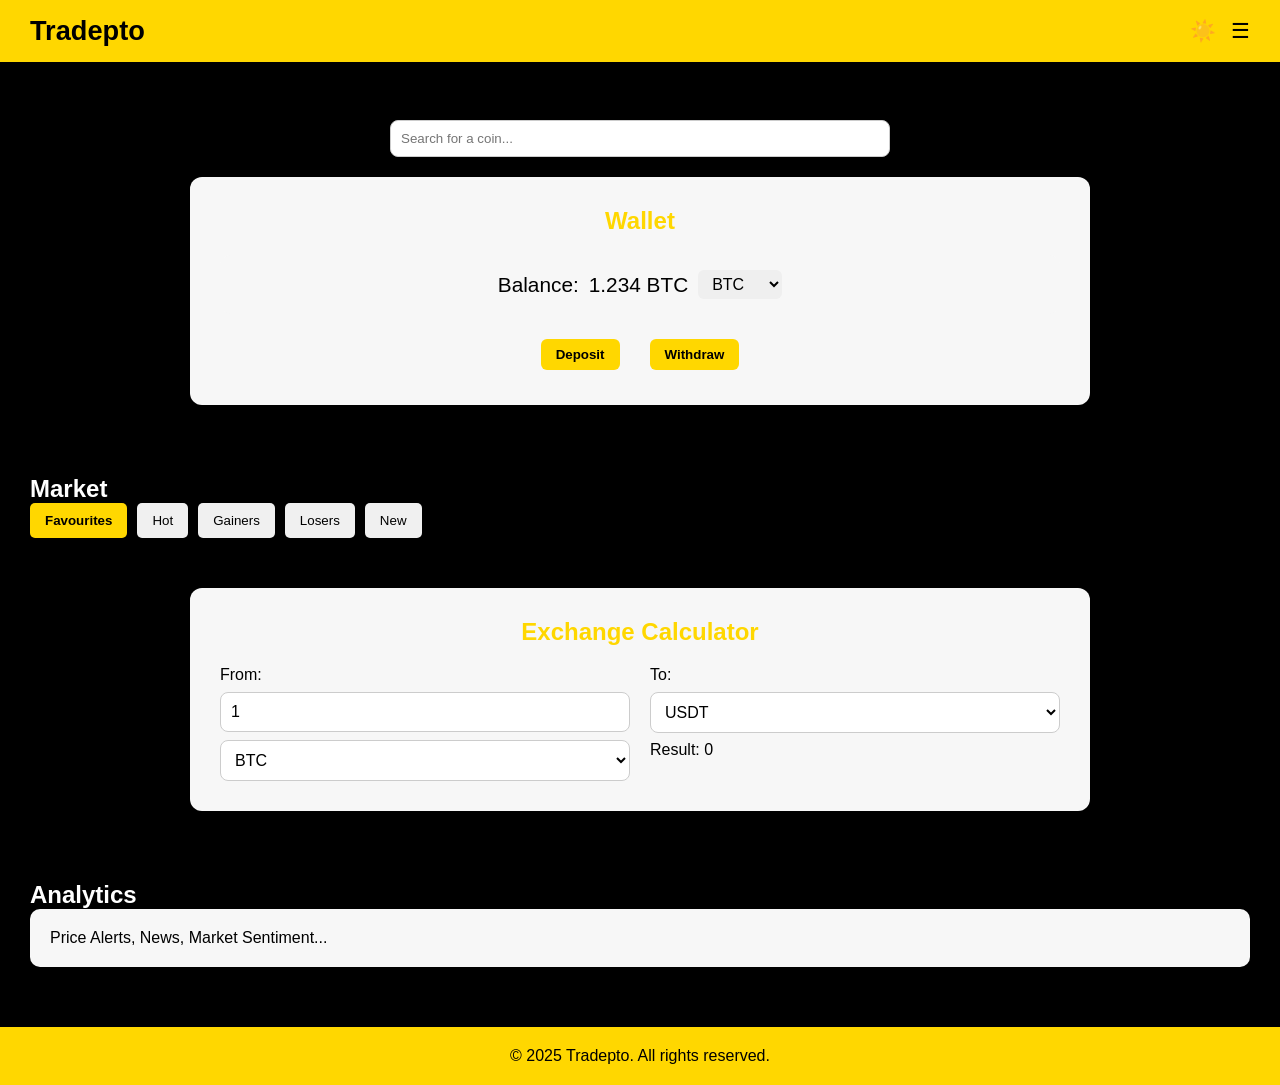
==== index.html @ c25ebae6 "Add files via upload" ====
<!DOCTYPE html>
<html lang="en">
<head>
  <meta charset="UTF-8">
  <meta name="viewport" content="width=device-width, initial-scale=1.0">
  <title>Tradepto Dashboard</title>
  <link rel="stylesheet" href="styles.css">
</head>
<body class="dark-mode">

  <nav class="navbar">
  <div class="brand">Tradepto</div>

 

  <div class="nav-icons">
    
    <button id="theme-toggle"></button>

    <div class="menu-toggle" id="menu-toggle">☰</div>
  </div>
</nav>


<div class="sidebar" id="sidebar">
  <div class="sidebar-close" id="sidebar-close">✖</div>
  <ul>
    <li><a href="#wallet">Wallet</a></li>
    <li><a href="#market">Market</a></li>
    <li><a href="#exchange">Exchange</a></li>
    <li><a href="home.html">👤</a></li>
    <li><button id="sidebar-theme-toggle">🌙</button></li>
  </ul>
</div>



  
  <section class="search-section">
    <input type="text" id="coin-search" placeholder="Search for a coin...">
    <div id="search-results" class="search-results"></div>
  </section>


  <section class="wallet-section" id="wallet">
    <h2>Wallet</h2>
    <div class="wallet-balance">
      Balance: <span id="wallet-amount">1.234 BTC</span>
      <select id="wallet-coin">
        <option value="bitcoin">BTC</option>
        <option value="ethereum">ETH</option>
        <option value="tether">USDT</option>
      </select>
    </div>
    <div class="wallet-buttons">
      <button>Deposit</button>
      <button>Withdraw</button>
    </div>
  </section>

  
  <section class="market-section" id="market">
    <h2>Market</h2>
    <div class="market-tabs">
      <button class="tab active" data-tab="favourites">Favourites</button>
      <button class="tab" data-tab="hot">Hot</button>
      <button class="tab" data-tab="gainers">Gainers</button>
      <button class="tab" data-tab="losers">Losers</button>
      <button class="tab" data-tab="new">New</button>
    </div>
    <div id="market-list" class="coin-list"></div>
  </section>

  
  <section class="exchange-section" id="exchange">
    <h2>Exchange Calculator</h2>
    <div class="exchange-box">
      <div>
        <label>From:</label>
        <input type="number" id="from-amount" value="1">
        <select id="from-coin">
          <option value="bitcoin">BTC</option>
          <option value="ethereum">ETH</option>
          <option value="tether">USDT</option>
        </select>
      </div>
      <div>
        <label>To:</label>
        <select id="to-coin">
          <option value="tether">USDT</option>
          <option value="bitcoin">BTC</option>
          <option value="ethereum">ETH</option>
        </select>
        <p>Result: <span id="exchange-result">0</span></p>
      </div>
    </div>
  </section>

  
  <section class="analytics-section">
    <h2>Analytics</h2>
    <div class="analytics-box">
      <p>Price Alerts, News, Market Sentiment...</p>
    </div>
  </section>

  <footer>
    <p>© 2025 Tradepto. All rights reserved.</p>
  </footer>

  <script src="script.js"></script>
</body>
</html>
---- styles.css ----
* {
  margin: 0;
  padding: 0;
  box-sizing: border-box;
}

body {
  font-family: Arial, sans-serif;
  transition: background 0.3s, color 0.3s;
  padding-top: 100px;
}


body.dark-mode { background: #000; color: #fff; }
body.light-mode { background: #fff; color: #000; }


.navbar {
  display: flex;
  justify-content: space-between;
  align-items: center;
  padding: 15px 30px;
  position: fixed;
  top: 0;
  left: 0;
  right: 0;
  background: #FFD700;
  color: #000;
  z-index: 1000;
  flex-wrap: wrap;
  box-shadow: 0 4px 10px rgba(0,0,0,0.3);
}

.navbar .brand {
  font-size: 1.7rem;
  font-weight: bold;
}

.nav-links {
  display: flex;
  gap: 20px;
  flex-wrap: wrap;
  list-style: none;
  margin: 10px 0 0 0;
}

.nav-links a {
  text-decoration: none;
  color: inherit;
  padding: 6px 10px;
  border-radius: 5px;
}

.nav-links a:hover {
  background: rgba(0,0,0,0.1);
}

.nav-icons {
  display: flex;
  gap: 15px;
  align-items: center;
  font-size: 1.3rem;
}

.nav-icons button {
  border: none;
  background: none;
  font-size: 1.3rem;
  cursor: pointer;
}


.sidebar {
  position: fixed;
  top: 0;
  right: -260px;
  width: 260px;
  height: 100%;
  background: #111;
  color: #FFD700;
  padding: 60px 20px 20px 20px;
  transition: 0.3s;
  z-index: 1001;
}

.sidebar.active {
  right: 0;
}

.sidebar-close {
  position: absolute;
  top: 15px;
  right: 15px;
  font-size: 1.5rem;
  cursor: pointer;
  color: #FFD700;
}

.sidebar ul {
  list-style: none;
  display: flex;
  flex-direction: column;
  gap: 20px;
}

.sidebar ul li a,
.sidebar ul li button {
  color: #FFD700;
  font-size: 1.2rem;
  background: none;
  border: none;
  cursor: pointer;
}


body.dark-mode {
  background: #000;
  color: #fff;
}

body.dark-mode .navbar {
  background: #FFD700;
  color: #000;
}

body.dark-mode .sidebar {
  background: #000;
  color: #26a69a;
}

body.dark-mode .sidebar ul li a,
body.dark-mode .sidebar ul li button {
  color: #26a69a;
}

body.dark-mode .sidebar-close {
  color: #ffffff;
}


@media (max-width: 768px) {
  .nav-links {
    display: none;
  }
  .menu-toggle {
    display: block;
    font-size: 1.8rem;
    cursor: pointer;
  }
}





.search-section {
  display: flex;
  justify-content: center;
  margin: 20px;
  position: relative;
}
.search-section input {
  width: 80%;
  max-width: 500px;
  padding: 10px;
  border-radius: 8px;
  border: 1px solid #ccc;
}
#search-results {
  position: absolute;
  top: 50px;
  width: 80%;
  max-width: 500px;
  background: #1a1a1a;
  color: #FFD700;
  border-radius: 8px;
  max-height: 250px;
  overflow-y: auto;
  display: none;
  z-index: 100;
}
body.light-mode #search-results { background: #f7f7f7; color: #000; }
#search-results div { padding: 8px 12px; cursor: pointer; }
#search-results div:hover { background: rgba(255, 255, 255, 0.1); }


.wallet-section {
  padding: 30px;
  max-width: 900px;
  margin: 0 auto 40px;
  background: #1a1a1a;
  border-radius: 12px;
  text-align: center;
  box-shadow: 0 4px 15px rgba(0,0,0,0.3);
  transition: background 0.3s, color 0.3s;
}

body.light-mode .wallet-section {
  background: #f7f7f7;
  color: #000;
}

.wallet-section h2 {
  margin-bottom: 20px;
  color: #FFD700;
}

.wallet-balance {
  font-size: 1.3rem;
  margin-bottom: 20px;
  display: flex;
  justify-content: center;
  align-items: center;
  gap: 10px;
}

.wallet-balance select {
  padding: 5px 10px;
  border-radius: 6px;
  border: none;
  outline: none;
  font-size: 1rem;
  cursor: pointer;
}

.wallet-buttons {
  display: flex;
  justify-content: center;
  gap: 20px;
  margin-top: 15px;
}

.wallet-buttons button {
  padding: 12px 25px;
  border: none;
  border-radius: 8px;
  background: #FFD700;
  color: #000;
  font-weight: bold;
  cursor: pointer;
  transition: transform 0.2s, background 0.2s;
}

.wallet-buttons button:hover {
  background: #e6c200;
  transform: translateY(-2px);
}

/* Responsive */
@media (max-width: 768px) {
  .wallet-section {
    padding: 20px;
  }

  .wallet-buttons {
    flex-direction: column;
    gap: 15px;
  }
}


.market-section { padding: 30px; }
.market-tabs {
  display: flex;
  gap: 10px;
  margin-bottom: 20px;
  overflow-x: auto;
}
.market-tabs .tab {
  padding: 10px 15px;
  border: none;
  cursor: pointer;
  background: #f0f0f0;
  border-radius: 5px;
  white-space: nowrap;
}
.market-tabs .tab.active {
  background: #FFD700;
  font-weight: bold;
}
.coin-list {
  display: flex;
  gap: 20px;
  flex-wrap: wrap;
}
.coin-card {
  padding: 15px;
  border-radius: 8px;
  background: #1a1a1a;
  color: #FFD700;
  cursor: pointer;
  flex: 1 1 150px;
  text-align: center;
  transition: transform 0.2s;
}
body.light-mode .coin-card { background: #f7f7f7; color: #000; }
.coin-card:hover { transform: scale(1.05); }


.exchange-section {
  padding: 30px;
  max-width: 900px;
  margin: 0 auto 40px;
  background: #1a1a1a;
  border-radius: 12px;
  box-shadow: 0 4px 15px rgba(0,0,0,0.3);
  transition: background 0.3s, color 0.3s;
}

body.light-mode .exchange-section {
  background: #f7f7f7;
  color: #000;
}

.exchange-section h2 {
  margin-bottom: 20px;
  color: #FFD700;
  text-align: center;
}

.exchange-box {
  display: flex;
  gap: 20px;
  flex-wrap: wrap;
  justify-content: center;
}

.exchange-box div {
  flex: 1 1 200px;
  display: flex;
  flex-direction: column;
  gap: 8px;
}

.exchange-box input,
.exchange-box select {
  padding: 10px;
  border-radius: 8px;
  border: none;
  outline: none;
  font-size: 1rem;
  transition: background 0.3s, color 0.3s;
}

body.light-mode .exchange-box input,
body.light-mode .exchange-box select {
  background: #fff;
  color: #000;
  border: 1px solid #ccc;
}

.exchange-result {
  margin-top: 20px;
  font-size: 1.2rem;
  font-weight: bold;
  color: #FFD700;
  text-align: center;
}

body.light-mode .exchange-result {
  color: #000;
}


@media (max-width: 768px) {
  .exchange-box {
    flex-direction: column;
  }
}



.analytics-section { padding: 30px; }
.analytics-box {
  background: #1a1a1a;
  padding: 20px;
  border-radius: 10px;
  color: #FFD700;
}
body.light-mode .analytics-box { background: #f7f7f7; color: #000; }


.coin-details {
  background: #1a1a1a;
  color: #FFD700;
  padding: 25px;
  border-radius: 12px;
  max-width: 700px;
  margin: 30px auto;
  box-shadow: 0 4px 15px rgba(0,0,0,0.5);
  display: grid;
  gap: 15px;
}
body.light-mode .coin-details {
  background: #f7f7f7;
  color: #000;
  box-shadow: 0 4px 15px rgba(0,0,0,0.2);
}
.coin-details h2 { font-size: 1.8rem; text-align: center; }
.coin-details p {
  font-size: 1.1rem;
  display: flex;
  justify-content: space-between;
  padding: 8px 12px;
  border-radius: 8px;
  background: rgba(255,255,255,0.05);
}
body.light-mode .coin-details p { background: rgba(0,0,0,0.05); }
.green { color: #00ff88; }
.red { color: #ff4444; }

.chart-section {
  max-width: 100%;
  margin: 20px auto;
  padding: 15px;
  background: #111;
  border-radius: 12px;
  height: 600px; 
}

body.light-mode .chart-section {
  background: #f7f7f7;
}

#tradingview-widget {
  width: 100% !important;
  height: 100% !important; 
}



.trading-panel {
  max-width: 700px;
  margin: 20px auto;
  background: #1a1a1a;
  padding: 25px;
  border-radius: 12px;
  box-shadow: 0 4px 12px rgba(0,0,0,0.4);
}
body.light-mode .trading-panel { background: #f7f7f7; color: #000; }
.trading-panel h3 { margin-bottom: 15px; color: #FFD700; }
.trade-options { display: flex; flex-wrap: wrap; gap: 20px; margin-bottom: 15px; }
.trade-options label { display: flex; flex-direction: column; font-size: 14px; }
.trade-options input, .trade-options select { padding: 8px; border-radius: 6px; border: none; }
.trade-buttons { display: flex; gap: 20px; justify-content: center; }
.buy-btn { background: #00ff88; color: #000; padding: 10px 20px; border-radius: 8px; font-weight: bold; cursor: pointer; }
.sell-btn { background: #ff4444; color: #fff; padding: 10px 20px; border-radius: 8px; font-weight: bold; cursor: pointer; }


.positions {
  max-width: 900px;
  margin: 20px auto;
  padding: 20px;
  background: #1a1a1a;
  border-radius: 12px;
}
body.light-mode .positions { background: #f7f7f7; color: #000; }
.positions table { width: 100%; border-collapse: collapse; }
.positions th, .positions td { padding: 10px; border: 1px solid #ccc; text-align: center; }


footer { padding: 20px; text-align: center; background: #FFD700; color: #000; margin-top: 30px; }


@media (max-width: 600px) {
  .trade-options { flex-direction: column; }
  .coin-details p { flex-direction: column; align-items: flex-start; }
  .market-tabs { overflow-x: scroll; }
}



.green { color: limegreen; }
.red { color: crimson; }



.trading-panel {
  background: #1a1a1a;
  color: #FFD700;
  padding: 25px;
  border-radius: 12px;
  display: grid;
  gap: 20px;
  max-width: 600px;
  margin: 30px auto;
  box-shadow: 0 4px 15px rgba(0,0,0,0.5);
  transition: background 0.3s, color 0.3s;
}

body.light-mode .trading-panel {
  background: #f7f7f7;
  color: #000;
  box-shadow: 0 4px 15px rgba(0,0,0,0.2);
}

.trading-panel h3 {
  text-align: center;
  margin-bottom: 15px;
  font-size: 1.5rem;
  color: #fff;
}

.trading-panel label {
  display: flex;
  justify-content: space-between;
  align-items: center;
  font-weight: bold;
  margin-bottom: 10px;
}

.trading-panel input,
.trading-panel select {
  padding: 10px;
  border-radius: 8px;
  border: none;
  outline: none;
  font-size: 1rem;
  width: 45%;
}

body.light-mode .trading-panel input,
body.light-mode .trading-panel select {
  background: #fff;
  border: 1px solid #ccc;
  color: #000;
}

.trade-buttons {
  display: flex;
  justify-content: space-between;
  gap: 20px;
  margin-top: 15px;
}

.buy-btn, .sell-btn {
  flex: 1;
  padding: 12px 0;
  font-size: 1.1rem;
  font-weight: bold;
  border-radius: 10px;
  cursor: pointer;
  transition: transform 0.2s, box-shadow 0.2s;
}

.buy-btn {
  background: #00ff88;
  color: #000;
}

.buy-btn:hover {
  transform: scale(1.05);
  box-shadow: 0 4px 10px rgba(0,255,136,0.4);
}

.sell-btn {
  background: #ff4444;
  color: #fff;
}

.sell-btn:hover {
  transform: scale(1.05);
  box-shadow: 0 4px 10px rgba(255,68,68,0.4);
}


@media (max-width: 500px) {
  .trading-panel input, .trading-panel select {
    width: 100%;
  }
  .trade-buttons {
    flex-direction: column;
  }
  .trade-buttons button {
    width: 100%;
  }
}



.coin-details {
  background: #1a1a1a;
  color: #FFD700;
  padding: 25px;
  border-radius: 12px;
  max-width: 700px;
  margin: 30px auto;
  box-shadow: 0 4px 15px rgba(0,0,0,0.5);
  display: grid;
  gap: 15px;
  transition: background 0.3s, color 0.3s;
}

body.light-mode .coin-details {
  background: #f7f7f7;
  color: #000;
  box-shadow: 0 4px 15px rgba(0,0,0,0.2);
}

.coin-details h2 {
  font-size: 1.8rem;
  text-align: center;
  margin-bottom: 10px;
}

.coin-details p {
  font-size: 1.1rem;
  display: flex;
  justify-content: space-between;
  padding: 8px 12px;
  border-radius: 8px;
  background: rgba(255, 255, 255, 0.05);
  transition: background 0.3s;
}

body.light-mode .coin-details p {
  background: rgba(0, 0, 0, 0.05);
}

.coin-details p span {
  font-weight: bold;
}

.green {
  color: #00ff88;
}

.red {
  color: #ff4444;
}

/* Responsive */
@media (max-width: 500px) {
  .coin-details {
    padding: 20px;
    gap: 10px;
  }
  .coin-details p {
    font-size: 1rem;
    flex-direction: column;
    align-items: flex-start;
  }
}




.profile-section {
  max-width: 900px;
  margin: 120px auto 40px auto; 
  padding: 20px;
}


.profile-header {
  display: flex;
  align-items: center;
  gap: 15px;
  margin-bottom: 20px;
}

.avatar {
  width: 80px;
  height: 80px;
  border-radius: 50%;
  object-fit: cover;
  border: 2px solid #FFD700;
}

.upload-label {
  display: inline-block;
  padding: 6px 12px;
  background-color: #004080;
  color: white;
  border-radius: 5px;
  cursor: pointer;
  font-size: 14px;
  margin-top: 5px;
}

body.dark-mode .upload-label {
  background-color: #26a69a;
  color: black;
}


.wallet-balance {
  text-align: center;
  margin: 20px 0;
  background: #1a1a1a;
  color: #FFD700;
  padding: 15px;
  border-radius: 12px;
}

body.light-mode .wallet-balance {
  background: #f7f7f7;
  color: #000;
}

.wallet-balance h2 {
  margin-bottom: 10px;
}

.wallet-buttons button {
  margin: 5px;
  padding: 8px 15px;
  border: none;
  background: #FFD700;
  color: #000;
  font-weight: bold;
  border-radius: 6px;
  cursor: pointer;
}


.verification-status {
  margin: 20px 0;
}

.progress-container {
  width: 100%;
  background: #ccc;
  border-radius: 12px;
  overflow: hidden;
  height: 20px;
  margin: 10px 0;
}

.progress-bar {
  height: 100%;
  background: #FFD700;
  text-align: center;
  line-height: 20px;
  color: #000;
  border-radius: 12px;
}


.profile-details p {
  margin: 5px 0;
}


.settings-section {
  margin: 20px 0;
}

.settings-block {
  background: #1a1a1a;
  color: #FFD700;
  padding: 15px;
  border-radius: 12px;
  margin-bottom: 20px;
}

body.light-mode .settings-block {
  background: #f7f7f7;
  color: #000;
}

.settings-block h3 {
  margin-bottom: 10px;
}

.settings-block label {
  display: block;
  margin-bottom: 10px;
}

.settings-block input,
.settings-block select {
  width: 100%;
  padding: 8px;
  margin-top: 5px;
  border-radius: 6px;
  border: 1px solid #ccc;
}

.settings-block button {
  margin-top: 10px;
  padding: 8px 15px;
  border: none;
  background: #FFD700;
  color: #000;
  font-weight: bold;
  border-radius: 6px;
  cursor: pointer;
}


.profile-actions {
  display: flex;
  justify-content: center;
  gap: 10px;
  margin-top: 20px;
}

.profile-actions button {
  padding: 8px 20px;
  border: none;
  border-radius: 6px;
  font-weight: bold;
  cursor: pointer;
  background: #FFD700;
  color: #000;
}

body.dark-mode .profile-actions button {
  background: #26a69a;
  color: #000;
}
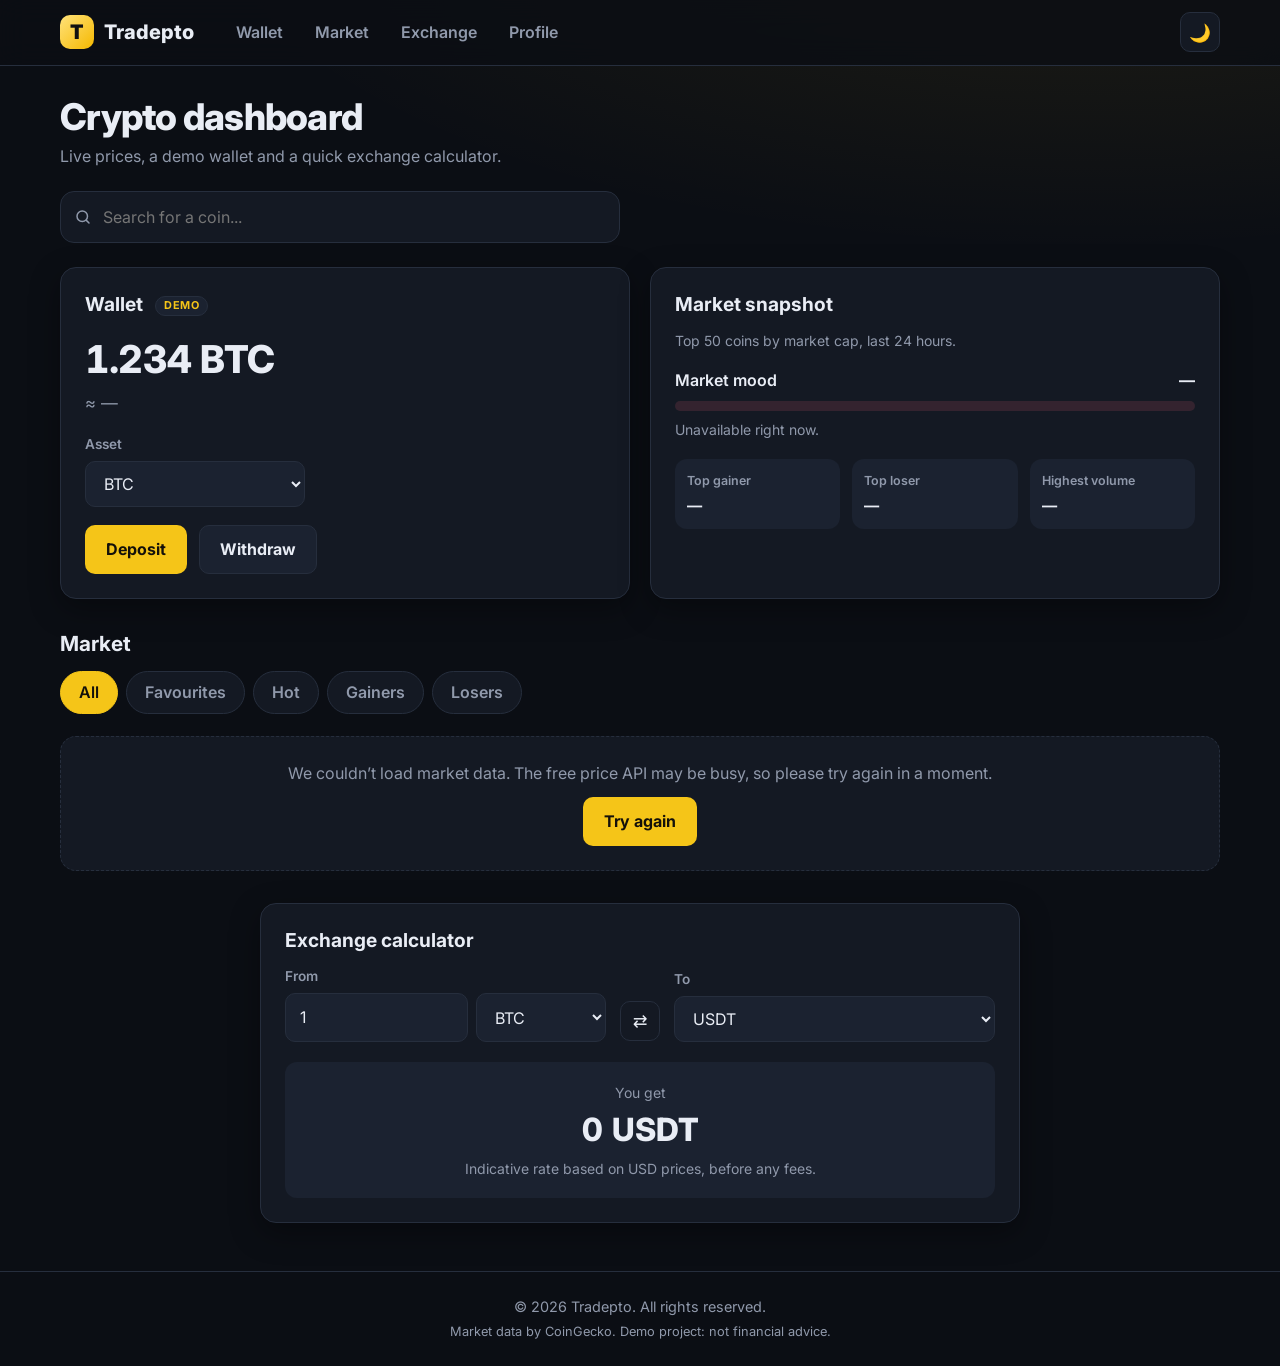
==== commit a8f95269: "Add files via upload" ====
--- a/index.html
+++ b/index.html
@@ -1,113 +1,161 @@
 <!DOCTYPE html>
-<html lang="en">
+<html lang="en" data-theme="dark">
 <head>
   <meta charset="UTF-8">
   <meta name="viewport" content="width=device-width, initial-scale=1.0">
-  <title>Tradepto Dashboard</title>
+  <title>Tradepto | Crypto Dashboard</title>
+  <meta name="description" content="Track live crypto prices, explore the market and convert between coins on Tradepto.">
+  <link rel="icon" href="data:image/svg+xml,%3Csvg xmlns='http://www.w3.org/2000/svg' viewBox='0 0 32 32'%3E%3Crect width='32' height='32' rx='8' fill='%23f5c518'/%3E%3Ctext x='16' y='23' font-size='20' font-weight='700' text-anchor='middle' fill='%23111' font-family='Arial'%3ET%3C/text%3E%3C/svg%3E">
+  <link rel="preconnect" href="https://fonts.googleapis.com">
+  <link rel="preconnect" href="https://fonts.gstatic.com" crossorigin>
+  <link href="https://fonts.googleapis.com/css2?family=Inter:wght@400;500;600;700;800&display=swap" rel="stylesheet">
   <link rel="stylesheet" href="styles.css">
+  <script src="common.js"></script>
 </head>
-<body class="dark-mode">
+<body>
 
-  <nav class="navbar">
-  <div class="brand">Tradepto</div>
+<a class="skip-link" href="#main">Skip to content</a>
 
- 
+<header class="navbar">
+  <div class="nav-inner">
+    <a class="brand" href="index.html"><span class="brand-mark" aria-hidden="true">T</span>Tradepto</a>
+    <nav aria-label="Main">
+      <ul class="nav-links">
+        <li><a href="#wallet">Wallet</a></li>
+        <li><a href="#market">Market</a></li>
+        <li><a href="#exchange">Exchange</a></li>
+        <li><a href="profile.html">Profile</a></li>
+      </ul>
+    </nav>
+    <div class="nav-icons">
+      <button class="icon-btn" type="button" data-theme-toggle aria-label="Switch theme"></button>
+      <button class="icon-btn menu-toggle" id="menu-toggle" type="button" aria-label="Open menu" aria-controls="sidebar" aria-expanded="false">☰</button>
+    </div>
+  </div>
+</header>
 
-  <div class="nav-icons">
-    
-    <button id="theme-toggle"></button>
+<div class="backdrop" id="backdrop"></div>
+<aside class="sidebar" id="sidebar" aria-label="Site menu">
+  <div class="sidebar-head">
+    <span>Menu</span>
+    <button class="icon-btn" id="sidebar-close" type="button" aria-label="Close menu">✕</button>
+  </div>
+  <ul class="sidebar-links">
+    <li><a href="#wallet"><span aria-hidden="true">💼</span> Wallet</a></li>
+    <li><a href="#market"><span aria-hidden="true">📈</span> Market</a></li>
+    <li><a href="#exchange"><span aria-hidden="true">🔄</span> Exchange</a></li>
+    <li><a href="#"><span aria-hidden="true">👤</span> Profile</a></li>
+  </ul>
+  <button class="btn btn-ghost" type="button" data-theme-toggle data-theme-label></button>
+</aside>
 
-    <div class="menu-toggle" id="menu-toggle">☰</div>
-  </div>
-</nav>
+<main id="main" class="container">
 
-
-<div class="sidebar" id="sidebar">
-  <div class="sidebar-close" id="sidebar-close">✖</div>
-  <ul>
-    <li><a href="#wallet">Wallet</a></li>
-    <li><a href="#market">Market</a></li>
-    <li><a href="#exchange">Exchange</a></li>
-    <li><a href="home.html">👤</a></li>
-    <li><button id="sidebar-theme-toggle">🌙</button></li>
-  </ul>
-</div>
-
-
-
-  
-  <section class="search-section">
-    <input type="text" id="coin-search" placeholder="Search for a coin...">
-    <div id="search-results" class="search-results"></div>
+  <section class="page-head">
+    <h1>Crypto dashboard</h1>
+    <p class="muted">Live prices, a demo wallet and a quick exchange calculator.</p>
   </section>
 
-
-  <section class="wallet-section" id="wallet">
-    <h2>Wallet</h2>
-    <div class="wallet-balance">
-      Balance: <span id="wallet-amount">1.234 BTC</span>
-      <select id="wallet-coin">
-        <option value="bitcoin">BTC</option>
-        <option value="ethereum">ETH</option>
-        <option value="tether">USDT</option>
-      </select>
-    </div>
-    <div class="wallet-buttons">
-      <button>Deposit</button>
-      <button>Withdraw</button>
+  <section class="search-section" aria-label="Search coins">
+    <div class="search">
+      <svg class="search-icon" viewBox="0 0 24 24" width="18" height="18" fill="none" stroke="currentColor" stroke-width="2" stroke-linecap="round" aria-hidden="true"><circle cx="11" cy="11" r="7"></circle><path d="m20 20-3.5-3.5"></path></svg>
+      <input class="input" type="search" id="coin-search" placeholder="Search for a coin..." aria-label="Search for a coin" autocomplete="off">
+      <div id="search-results" class="search-results" hidden></div>
     </div>
   </section>
 
-  
-  <section class="market-section" id="market">
-    <h2>Market</h2>
-    <div class="market-tabs">
-      <button class="tab active" data-tab="favourites">Favourites</button>
-      <button class="tab" data-tab="hot">Hot</button>
-      <button class="tab" data-tab="gainers">Gainers</button>
-      <button class="tab" data-tab="losers">Losers</button>
-      <button class="tab" data-tab="new">New</button>
-    </div>
-    <div id="market-list" class="coin-list"></div>
-  </section>
-
-  
-  <section class="exchange-section" id="exchange">
-    <h2>Exchange Calculator</h2>
-    <div class="exchange-box">
-      <div>
-        <label>From:</label>
-        <input type="number" id="from-amount" value="1">
-        <select id="from-coin">
+  <div class="grid-2">
+    <section class="card wallet-card" id="wallet" aria-labelledby="wallet-title">
+      <h2 id="wallet-title">Wallet <span class="badge">Demo</span></h2>
+      <div class="balance">
+        <div class="balance-amount" id="wallet-amount">1.234 BTC</div>
+        <div class="balance-usd" id="wallet-usd">≈ —</div>
+      </div>
+      <div class="field">
+        <label for="wallet-coin">Asset</label>
+        <select class="select" id="wallet-coin">
           <option value="bitcoin">BTC</option>
           <option value="ethereum">ETH</option>
           <option value="tether">USDT</option>
         </select>
       </div>
-      <div>
-        <label>To:</label>
-        <select id="to-coin">
+      <div class="btn-row">
+        <button class="btn btn-primary" type="button" id="deposit-btn">Deposit</button>
+        <button class="btn btn-ghost" type="button" id="withdraw-btn">Withdraw</button>
+      </div>
+    </section>
+
+    <section class="card analytics-section" aria-labelledby="analytics-title">
+      <h2 id="analytics-title">Market snapshot</h2>
+      <p class="muted small">Top 50 coins by market cap, last 24 hours.</p>
+      <div class="mood">
+        <div class="mood-head"><span>Market mood</span><strong id="mood-label">—</strong></div>
+        <div class="mood-bar" aria-hidden="true"><span id="mood-fill"></span></div>
+        <p class="muted small" id="mood-detail">Loading…</p>
+      </div>
+      <dl class="snapshot">
+        <div><dt>Top gainer</dt><dd id="top-gainer">—</dd></div>
+        <div><dt>Top loser</dt><dd id="top-loser">—</dd></div>
+        <div><dt>Highest volume</dt><dd id="top-volume">—</dd></div>
+      </dl>
+    </section>
+  </div>
+
+  <section class="market-section" id="market" aria-labelledby="market-title">
+    <div class="section-head">
+      <h2 id="market-title">Market</h2>
+      <span class="muted small" id="last-updated"></span>
+    </div>
+    <div class="market-tabs" role="group" aria-label="Market filters">
+      <button class="tab" type="button" data-tab="all" aria-pressed="true">All</button>
+      <button class="tab" type="button" data-tab="favourites" aria-pressed="false">Favourites</button>
+      <button class="tab" type="button" data-tab="hot" aria-pressed="false">Hot</button>
+      <button class="tab" type="button" data-tab="gainers" aria-pressed="false">Gainers</button>
+      <button class="tab" type="button" data-tab="losers" aria-pressed="false">Losers</button>
+    </div>
+    <div id="market-list" class="coin-list" aria-live="polite">
+      <noscript><p class="state-msg">Please enable JavaScript to see live prices.</p></noscript>
+    </div>
+  </section>
+
+  <section class="card exchange-section" id="exchange" aria-labelledby="exchange-title">
+    <h2 id="exchange-title">Exchange calculator</h2>
+    <div class="exchange-grid">
+      <div class="field">
+        <label for="from-amount">From</label>
+        <div class="input-group">
+          <input class="input" type="number" id="from-amount" value="1" min="0" step="any" inputmode="decimal">
+          <select class="select" id="from-coin" aria-label="From coin">
+            <option value="bitcoin">BTC</option>
+            <option value="ethereum">ETH</option>
+            <option value="tether">USDT</option>
+          </select>
+        </div>
+      </div>
+      <button class="icon-btn swap-btn" id="swap-coins" type="button" aria-label="Swap coins">⇄</button>
+      <div class="field">
+        <label for="to-coin">To</label>
+        <select class="select" id="to-coin">
           <option value="tether">USDT</option>
           <option value="bitcoin">BTC</option>
           <option value="ethereum">ETH</option>
         </select>
-        <p>Result: <span id="exchange-result">0</span></p>
       </div>
+    </div>
+    <div class="exchange-result" aria-live="polite">
+      <span class="muted small">You get</span>
+      <span class="value"><span id="exchange-result">0</span> <span id="to-symbol">USDT</span></span>
+      <p class="muted small" id="exchange-rate">Indicative rate based on USD prices, before any fees.</p>
     </div>
   </section>
 
-  
-  <section class="analytics-section">
-    <h2>Analytics</h2>
-    <div class="analytics-box">
-      <p>Price Alerts, News, Market Sentiment...</p>
-    </div>
-  </section>
+</main>
 
-  <footer>
-    <p>© 2025 Tradepto. All rights reserved.</p>
-  </footer>
+<footer class="site-footer">
+  <p>&copy; <span data-year>2025</span> Tradepto. All rights reserved.</p>
+  <p>Market data by CoinGecko. Demo project: not financial advice.</p>
+</footer>
 
-  <script src="script.js"></script>
+<script src="script.js"></script>
 </body>
-</html>
+</html>
--- a/styles.css
+++ b/styles.css
@@ -1,813 +1,610 @@
-
-* {
-  margin: 0;
-  padding: 0;
-  box-sizing: border-box;
-}
+/* =========================================================
+   Tradepto design system
+   Dark by default; light theme via <html data-theme="light">
+   ========================================================= */
+
+:root {
+  --font: "Inter", system-ui, -apple-system, "Segoe UI", Roboto, Arial, sans-serif;
+  --radius: 16px;
+  --radius-sm: 10px;
+
+  --bg: #0b0e14;
+  --card: #141923;
+  --card-2: #1b2230;
+  --border: #262e3d;
+  --text: #e9edf5;
+  --muted: #9099ab;
+
+  --accent: #f5c518;
+  --accent-text: #f5c518;
+  --on-accent: #14110a;
+
+  --up: #2ebd85;
+  --up-bg: rgba(46, 189, 133, 0.14);
+  --down: #f6657a;
+  --down-bg: rgba(246, 101, 122, 0.14);
+  --up-solid: #2ebd85;
+  --on-up: #04170f;
+  --down-solid: #e0334a;
+  --on-down: #ffffff;
+
+  --focus: #f5c518;
+  --nav-bg: rgba(11, 14, 20, 0.82);
+  --shadow: 0 10px 30px rgba(0, 0, 0, 0.35);
+  color-scheme: dark;
+}
+
+:root[data-theme="light"] {
+  --bg: #f2f4f8;
+  --card: #ffffff;
+  --card-2: #f1f3f8;
+  --border: #dfe4ec;
+  --text: #141a26;
+  --muted: #586174;
+
+  --accent-text: #8a6300;
+
+  --up: #0a7d54;
+  --up-bg: rgba(10, 125, 84, 0.12);
+  --down: #c9243b;
+  --down-bg: rgba(201, 36, 59, 0.1);
+  --up-solid: #0a7d54;
+  --on-up: #ffffff;
+  --down-solid: #c9243b;
+
+  --focus: #1d4ed8;
+  --nav-bg: rgba(255, 255, 255, 0.86);
+  --shadow: 0 8px 24px rgba(20, 30, 60, 0.08);
+  color-scheme: light;
+}
+
+/* ===== Base ===== */
+* { margin: 0; padding: 0; box-sizing: border-box; }
+
+html { scroll-behavior: smooth; scroll-padding-top: 90px; }
 
 body {
-  font-family: Arial, sans-serif;
-  transition: background 0.3s, color 0.3s;
-  padding-top: 100px;
-}
-
-
-body.dark-mode { background: #000; color: #fff; }
-body.light-mode { background: #fff; color: #000; }
-
-
+  font-family: var(--font);
+  background-color: var(--bg);
+  background-image: radial-gradient(900px 360px at 85% -8%, rgba(245, 197, 24, 0.09), transparent);
+  background-repeat: no-repeat;
+  color: var(--text);
+  line-height: 1.55;
+  -webkit-font-smoothing: antialiased;
+  min-height: 100vh;
+  display: flex;
+  flex-direction: column;
+  transition: background-color 0.3s, color 0.3s;
+}
+body.no-scroll { overflow: hidden; }
+
+main { flex: 1; }
+
+a { color: var(--accent-text); }
+img { max-width: 100%; }
+button, input, select, textarea { font: inherit; color: inherit; }
+h1, h2, h3 { line-height: 1.25; }
+[hidden] { display: none !important; }
+
+:focus-visible { outline: 3px solid var(--focus); outline-offset: 2px; }
+
+.sr-only {
+  position: absolute;
+  width: 1px;
+  height: 1px;
+  overflow: hidden;
+  clip: rect(0 0 0 0);
+  white-space: nowrap;
+}
+
+.muted { color: var(--muted); }
+.small { font-size: 0.875rem; }
+.up { color: var(--up); }
+.down { color: var(--down); }
+
+.skip-link {
+  position: absolute;
+  left: -9999px;
+  top: 0;
+  background: var(--accent);
+  color: var(--on-accent);
+  padding: 10px 16px;
+  z-index: 300;
+  font-weight: 700;
+  text-decoration: none;
+}
+.skip-link:focus { left: 10px; top: 10px; }
+
+.container { max-width: 1200px; margin: 0 auto; padding: 28px 20px 48px; width: 100%; }
+.container.narrow { max-width: 960px; }
+
+/* ===== Navbar ===== */
 .navbar {
-  display: flex;
-  justify-content: space-between;
-  align-items: center;
-  padding: 15px 30px;
+  position: sticky;
+  top: 0;
+  z-index: 50;
+  background: var(--nav-bg);
+  -webkit-backdrop-filter: blur(14px);
+  backdrop-filter: blur(14px);
+  border-bottom: 1px solid var(--border);
+}
+
+.nav-inner {
+  max-width: 1200px;
+  margin: 0 auto;
+  padding: 12px 20px;
+  display: flex;
+  align-items: center;
+  gap: 16px;
+}
+
+.brand {
+  display: flex;
+  align-items: center;
+  gap: 10px;
+  font-weight: 800;
+  font-size: 1.25rem;
+  color: var(--text);
+  text-decoration: none;
+}
+.brand-mark {
+  width: 34px;
+  height: 34px;
+  border-radius: 10px;
+  background: linear-gradient(135deg, #ffe27a, #f5b800);
+  color: #111;
+  display: grid;
+  place-items: center;
+  font-weight: 900;
+}
+
+.nav-links { display: flex; gap: 4px; list-style: none; margin-left: 12px; }
+.nav-links a {
+  display: block;
+  padding: 8px 14px;
+  border-radius: var(--radius-sm);
+  color: var(--muted);
+  text-decoration: none;
+  font-weight: 600;
+  transition: background 0.2s, color 0.2s;
+}
+.nav-links a:hover,
+.nav-links a[aria-current="page"] { background: var(--card-2); color: var(--text); }
+
+.nav-icons { margin-left: auto; display: flex; align-items: center; gap: 8px; }
+
+.icon-btn {
+  width: 40px;
+  height: 40px;
+  border-radius: var(--radius-sm);
+  border: 1px solid var(--border);
+  background: var(--card);
+  color: var(--text);
+  cursor: pointer;
+  display: inline-grid;
+  place-items: center;
+  font-size: 1.1rem;
+  transition: border-color 0.2s, transform 0.2s;
+}
+.icon-btn:hover { border-color: var(--accent); transform: translateY(-1px); }
+
+.menu-toggle { display: none; }
+
+/* Drawer */
+.backdrop {
   position: fixed;
-  top: 0;
-  left: 0;
-  right: 0;
-  background: #FFD700;
-  color: #000;
-  z-index: 1000;
-  flex-wrap: wrap;
-  box-shadow: 0 4px 10px rgba(0,0,0,0.3);
-}
-
-.navbar .brand {
-  font-size: 1.7rem;
-  font-weight: bold;
-}
-
-.nav-links {
-  display: flex;
-  gap: 20px;
-  flex-wrap: wrap;
-  list-style: none;
-  margin: 10px 0 0 0;
-}
-
-.nav-links a {
-  text-decoration: none;
-  color: inherit;
-  padding: 6px 10px;
-  border-radius: 5px;
-}
-
-.nav-links a:hover {
-  background: rgba(0,0,0,0.1);
-}
-
-.nav-icons {
-  display: flex;
-  gap: 15px;
-  align-items: center;
-  font-size: 1.3rem;
-}
-
-.nav-icons button {
-  border: none;
-  background: none;
-  font-size: 1.3rem;
-  cursor: pointer;
-}
-
+  inset: 0;
+  background: rgba(0, 0, 0, 0.55);
+  opacity: 0;
+  visibility: hidden;
+  transition: opacity 0.25s, visibility 0.25s;
+  z-index: 90;
+}
+.backdrop.show { opacity: 1; visibility: visible; }
 
 .sidebar {
   position: fixed;
   top: 0;
-  right: -260px;
-  width: 260px;
+  right: 0;
   height: 100%;
-  background: #111;
-  color: #FFD700;
-  padding: 60px 20px 20px 20px;
-  transition: 0.3s;
-  z-index: 1001;
-}
-
-.sidebar.active {
+  width: min(300px, 85vw);
+  background: var(--card);
+  border-left: 1px solid var(--border);
+  box-shadow: var(--shadow);
+  transform: translateX(100%);
+  visibility: hidden;
+  transition: transform 0.3s ease, visibility 0s linear 0.3s;
+  z-index: 100;
+  padding: 20px;
+  display: flex;
+  flex-direction: column;
+  gap: 16px;
+}
+.sidebar.open { transform: none; visibility: visible; transition: transform 0.3s ease, visibility 0s; }
+
+.sidebar-head { display: flex; justify-content: space-between; align-items: center; font-weight: 800; font-size: 1.1rem; }
+.sidebar-links { list-style: none; display: flex; flex-direction: column; gap: 4px; }
+.sidebar-links a {
+  display: flex;
+  align-items: center;
+  gap: 12px;
+  padding: 12px 14px;
+  border-radius: var(--radius-sm);
+  color: var(--text);
+  text-decoration: none;
+  font-weight: 600;
+}
+.sidebar-links a:hover { background: var(--card-2); }
+.sidebar .btn { margin-top: auto; }
+
+@media (max-width: 768px) {
+  .nav-links { display: none; }
+  .menu-toggle { display: inline-grid; }
+}
+
+/* ===== Buttons, inputs, badges ===== */
+.btn {
+  display: inline-flex;
+  align-items: center;
+  justify-content: center;
+  gap: 8px;
+  padding: 11px 20px;
+  border-radius: var(--radius-sm);
+  border: 1px solid transparent;
+  font-weight: 700;
+  cursor: pointer;
+  text-decoration: none;
+  transition: transform 0.2s, filter 0.2s, background 0.2s;
+}
+.btn:hover { transform: translateY(-1px); filter: brightness(1.06); }
+.btn:active { transform: translateY(0); }
+.btn-primary { background: var(--accent); color: var(--on-accent); }
+.btn-ghost { background: var(--card-2); color: var(--text); border-color: var(--border); }
+.btn-danger { background: var(--down-solid); color: var(--on-down); }
+.btn-buy { background: var(--up-solid); color: var(--on-up); font-size: 1.05rem; padding: 14px; }
+.btn-sell { background: var(--down-solid); color: var(--on-down); font-size: 1.05rem; padding: 14px; }
+.btn-row { display: flex; gap: 12px; flex-wrap: wrap; }
+
+.field { display: flex; flex-direction: column; gap: 6px; }
+.field > label { font-size: 0.85rem; font-weight: 600; color: var(--muted); }
+
+.input, .select {
+  width: 100%;
+  padding: 11px 14px;
+  border-radius: var(--radius-sm);
+  border: 1px solid var(--border);
+  background: var(--card-2);
+  color: var(--text);
+  transition: border-color 0.2s, box-shadow 0.2s;
+}
+.input:focus, .select:focus {
+  outline: none;
+  border-color: var(--accent);
+  box-shadow: 0 0 0 3px rgba(245, 197, 24, 0.22);
+}
+.select { cursor: pointer; }
+option { background: var(--card); color: var(--text); }
+.input-group { display: flex; gap: 8px; }
+.input-group .input { flex: 1; min-width: 0; }
+.input-group .select { width: 130px; flex-shrink: 0; }
+
+input[type="file"].input { padding: 8px; }
+input[type="file"]::file-selector-button {
+  margin-right: 12px;
+  padding: 6px 12px;
+  border: 0;
+  border-radius: 8px;
+  background: var(--accent);
+  color: var(--on-accent);
+  font-weight: 700;
+  cursor: pointer;
+}
+
+.badge {
+  display: inline-block;
+  font-size: 0.68rem;
+  font-weight: 700;
+  letter-spacing: 0.05em;
+  text-transform: uppercase;
+  padding: 2px 8px;
+  border-radius: 999px;
+  background: var(--card-2);
+  color: var(--accent-text);
+  border: 1px solid var(--border);
+  vertical-align: middle;
+  margin-left: 8px;
+}
+
+.pill {
+  display: inline-flex;
+  align-items: center;
+  gap: 4px;
+  padding: 3px 10px;
+  border-radius: 999px;
+  font-size: 0.85rem;
+  font-weight: 700;
+  font-variant-numeric: tabular-nums;
+  white-space: nowrap;
+}
+.pill.up { color: var(--up); background: var(--up-bg); }
+.pill.down { color: var(--down); background: var(--down-bg); }
+.pill.flat { color: var(--muted); background: var(--card-2); }
+
+/* ===== Cards & layout ===== */
+.card {
+  background: var(--card);
+  border: 1px solid var(--border);
+  border-radius: var(--radius);
+  padding: 24px;
+  box-shadow: var(--shadow);
+  transition: background 0.3s, border-color 0.3s;
+}
+.card h2, .card h3 { margin-bottom: 14px; }
+.card h2 { font-size: 1.2rem; }
+
+.grid-2 { display: grid; grid-template-columns: repeat(2, minmax(0, 1fr)); gap: 20px; }
+.grid-2 + *, .card + .card { margin-top: 20px; }
+.grid-2 > .card + .card { margin-top: 0; }
+
+@media (max-width: 800px) {
+  .grid-2 { grid-template-columns: 1fr; }
+  .grid-2 > .card + .card { margin-top: 0; }
+}
+
+.page-head { margin-bottom: 22px; }
+.page-head h1 { font-size: clamp(1.7rem, 4vw, 2.3rem); font-weight: 800; letter-spacing: -0.02em; }
+.page-head p { margin-top: 4px; }
+
+.section-head {
+  display: flex;
+  justify-content: space-between;
+  align-items: baseline;
+  gap: 12px;
+  flex-wrap: wrap;
+  margin-bottom: 14px;
+}
+.section-head h2 { font-size: 1.3rem; }
+
+.state-msg {
+  grid-column: 1 / -1;
+  padding: 24px;
+  text-align: center;
+  color: var(--muted);
+  background: var(--card);
+  border: 1px dashed var(--border);
+  border-radius: var(--radius);
+}
+.state-msg .btn { margin-top: 12px; }
+
+/* ===== Search ===== */
+.search-section { margin-bottom: 24px; }
+.search { position: relative; max-width: 560px; }
+.search .input { padding-left: 42px; padding-top: 13px; padding-bottom: 13px; border-radius: 14px; background: var(--card); }
+.search-icon { position: absolute; left: 14px; top: 50%; transform: translateY(-50%); color: var(--muted); pointer-events: none; }
+
+.search-results {
+  position: absolute;
+  top: calc(100% + 8px);
+  left: 0;
   right: 0;
-}
-
-.sidebar-close {
-  position: absolute;
-  top: 15px;
-  right: 15px;
-  font-size: 1.5rem;
+  background: var(--card);
+  border: 1px solid var(--border);
+  border-radius: 14px;
+  box-shadow: var(--shadow);
+  max-height: 320px;
+  overflow-y: auto;
+  z-index: 40;
+  padding: 6px;
+}
+.search-item {
+  display: flex;
+  align-items: center;
+  gap: 10px;
+  padding: 10px 12px;
+  border-radius: 10px;
+  color: var(--text);
+  text-decoration: none;
+}
+.search-item:hover, .search-item:focus-visible { background: var(--card-2); }
+.search-item img { width: 28px; height: 28px; border-radius: 50%; }
+.search-item .sym { margin-left: auto; color: var(--muted); font-size: 0.85rem; }
+.search-empty { padding: 12px; color: var(--muted); }
+
+/* ===== Wallet ===== */
+.balance { margin-bottom: 18px; }
+.balance-amount { font-size: clamp(1.8rem, 4vw, 2.4rem); font-weight: 800; font-variant-numeric: tabular-nums; letter-spacing: -0.02em; }
+.balance-usd { color: var(--muted); font-size: 1.05rem; font-variant-numeric: tabular-nums; }
+.wallet-card .field { margin-bottom: 18px; max-width: 220px; }
+
+/* ===== Snapshot ===== */
+.mood { margin: 16px 0 18px; }
+.mood-head { display: flex; justify-content: space-between; margin-bottom: 8px; font-weight: 600; }
+.mood-bar { height: 10px; border-radius: 999px; background: var(--down-bg); overflow: hidden; }
+.mood-bar span { display: block; height: 100%; width: 0; background: var(--up); border-radius: 999px; transition: width 0.6s ease; }
+.mood .small { margin-top: 8px; }
+
+.snapshot { display: grid; grid-template-columns: repeat(3, minmax(0, 1fr)); gap: 12px; }
+.snapshot div { background: var(--card-2); border-radius: 12px; padding: 12px; min-width: 0; }
+.snapshot dt { color: var(--muted); font-size: 0.78rem; font-weight: 600; margin-bottom: 4px; }
+.snapshot dd { font-weight: 700; font-size: 0.95rem; overflow-wrap: anywhere; }
+@media (max-width: 480px) { .snapshot { grid-template-columns: 1fr; } }
+
+/* ===== Market ===== */
+.market-section { margin: 32px 0; }
+
+.market-tabs { display: flex; gap: 8px; overflow-x: auto; padding-bottom: 6px; margin-bottom: 16px; }
+.tab {
+  padding: 8px 18px;
+  border-radius: 999px;
+  border: 1px solid var(--border);
+  background: var(--card);
+  color: var(--muted);
+  font-weight: 600;
   cursor: pointer;
-  color: #FFD700;
-}
-
-.sidebar ul {
-  list-style: none;
+  white-space: nowrap;
+  transition: background 0.2s, color 0.2s, border-color 0.2s;
+}
+.tab:hover { color: var(--text); border-color: var(--accent); }
+.tab[aria-pressed="true"] { background: var(--accent); color: var(--on-accent); border-color: var(--accent); }
+
+.coin-list { display: grid; grid-template-columns: repeat(auto-fill, minmax(240px, 1fr)); gap: 16px; }
+
+.coin-card {
+  position: relative;
+  display: grid;
+  grid-template-columns: auto 1fr auto;
+  grid-template-areas: "icon meta fav" "price price price";
+  gap: 14px 12px;
+  align-items: center;
+  padding: 16px;
+  background: var(--card);
+  border: 1px solid var(--border);
+  border-radius: var(--radius);
+  transition: transform 0.2s, border-color 0.2s, box-shadow 0.2s;
+}
+.coin-card:hover { transform: translateY(-3px); border-color: var(--accent); box-shadow: var(--shadow); }
+.coin-icon { grid-area: icon; width: 40px; height: 40px; border-radius: 50%; }
+.coin-meta { grid-area: meta; min-width: 0; }
+.coin-meta h3 { font-size: 1rem; margin: 0; }
+.coin-link { color: var(--text); text-decoration: none; }
+.coin-link::after { content: ""; position: absolute; inset: 0; border-radius: inherit; }
+.coin-link:focus-visible { outline: none; }
+.coin-card:has(.coin-link:focus-visible) { outline: 3px solid var(--focus); outline-offset: 2px; }
+.coin-symbol { color: var(--muted); font-size: 0.82rem; font-weight: 600; }
+.fav-btn {
+  grid-area: fav;
+  position: relative;
+  z-index: 2;
+  background: none;
+  border: 0;
+  font-size: 1.3rem;
+  line-height: 1;
+  cursor: pointer;
+  color: var(--muted);
+  padding: 4px;
+  border-radius: 8px;
+}
+.fav-btn[aria-pressed="true"] { color: var(--accent); }
+.fav-btn:hover { color: var(--accent); }
+.coin-price { grid-area: price; display: flex; justify-content: space-between; align-items: center; gap: 8px; }
+.coin-price strong { font-size: 1.15rem; font-variant-numeric: tabular-nums; }
+
+.skeleton {
+  height: 118px;
+  border-radius: var(--radius);
+  background: linear-gradient(90deg, var(--card), var(--card-2), var(--card));
+  background-size: 200% 100%;
+  animation: shimmer 1.4s infinite linear;
+}
+@keyframes shimmer { to { background-position: -200% 0; } }
+
+/* ===== Exchange ===== */
+.exchange-section { max-width: 760px; margin: 0 auto; }
+.exchange-grid { display: grid; grid-template-columns: 1fr auto 1fr; gap: 14px; align-items: end; }
+.swap-btn { margin-bottom: 1px; }
+.exchange-result { margin-top: 20px; padding: 18px; background: var(--card-2); border-radius: 12px; text-align: center; }
+.exchange-result .value { display: block; font-size: clamp(1.4rem, 4vw, 2rem); font-weight: 800; font-variant-numeric: tabular-nums; overflow-wrap: anywhere; }
+.exchange-result p { margin-top: 4px; }
+
+@media (max-width: 640px) {
+  .exchange-grid { grid-template-columns: 1fr; }
+  .swap-btn { justify-self: center; transform: rotate(90deg); }
+  .swap-btn:hover { transform: rotate(90deg) translateY(-1px); }
+  .input-group .select { width: 110px; }
+}
+
+/* ===== Chart page ===== */
+.back-link { display: inline-block; margin-bottom: 16px; text-decoration: none; font-weight: 600; }
+.back-link:hover { text-decoration: underline; }
+
+.coin-header { display: flex; align-items: center; gap: 16px; flex-wrap: wrap; margin-bottom: 20px; }
+.coin-image { width: 56px; height: 56px; border-radius: 50%; }
+.coin-header h1 { font-size: clamp(1.4rem, 4vw, 1.9rem); }
+.coin-header-price { margin-left: auto; text-align: right; display: flex; flex-direction: column; align-items: flex-end; gap: 4px; }
+.price-big { font-size: clamp(1.6rem, 5vw, 2.3rem); font-weight: 800; font-variant-numeric: tabular-nums; letter-spacing: -0.02em; }
+@media (max-width: 560px) {
+  .coin-header-price { margin-left: 0; text-align: left; align-items: flex-start; width: 100%; }
+}
+
+.stats { display: grid; grid-template-columns: repeat(auto-fit, minmax(160px, 1fr)); gap: 12px; }
+.stat { background: var(--card-2); border-radius: 12px; padding: 14px; }
+.stat-label { display: block; color: var(--muted); font-size: 0.8rem; font-weight: 600; margin-bottom: 4px; }
+.stat strong { font-variant-numeric: tabular-nums; }
+
+.trade-layout { display: grid; grid-template-columns: minmax(0, 1fr) 340px; gap: 20px; align-items: start; margin-top: 20px; }
+.trade-layout > .card { margin-top: 0; }
+@media (max-width: 960px) { .trade-layout { grid-template-columns: 1fr; } }
+
+.chart-card { height: 600px; padding: 10px; }
+#tradingview-widget { width: 100%; height: 100%; border-radius: 10px; overflow: hidden; display: grid; }
+@media (max-width: 560px) { .chart-card { height: 460px; } }
+
+.trading-panel { display: grid; gap: 16px; }
+.trading-panel h2 { margin-bottom: 0; }
+.trade-buttons { display: grid; grid-template-columns: 1fr 1fr; gap: 12px; margin-top: 4px; }
+.disclaimer { font-size: 0.8rem; color: var(--muted); }
+
+/* ===== Profile ===== */
+.profile-head { display: flex; align-items: center; gap: 22px; flex-wrap: wrap; }
+.avatar { width: 92px; height: 92px; border-radius: 50%; object-fit: cover; border: 3px solid var(--accent); background: var(--card-2); }
+.profile-info h1 { font-size: 1.6rem; }
+.profile-info .btn { margin-top: 10px; padding: 8px 16px; font-size: 0.9rem; }
+#avatar-input:focus-visible + .upload-label { outline: 3px solid var(--focus); outline-offset: 2px; }
+
+.profile-stack { display: grid; gap: 20px; margin-top: 20px; }
+.profile-stack > .card, .profile-stack > .grid-2 { margin-top: 0; }
+
+.progress { height: 12px; background: var(--card-2); border-radius: 999px; overflow: hidden; margin: 14px 0 10px; }
+.progress-bar { height: 100%; width: 60%; background: linear-gradient(90deg, #f5b800, #ffe27a); border-radius: 999px; transition: width 0.5s ease; }
+
+.detail-list { display: grid; gap: 8px; }
+.detail-list div { display: flex; justify-content: space-between; gap: 12px; padding: 10px 14px; background: var(--card-2); border-radius: 10px; }
+.detail-list dt { color: var(--muted); }
+.detail-list dd { font-weight: 700; }
+
+.settings-title { margin: 28px 0 14px; font-size: 1.3rem; }
+.settings-grid { display: grid; grid-template-columns: repeat(2, minmax(0, 1fr)); gap: 20px; }
+.settings-grid > .card { margin-top: 0; display: flex; flex-direction: column; gap: 14px; }
+.settings-grid h3 { margin: 0; }
+.settings-grid .btn { align-self: flex-start; }
+@media (max-width: 800px) { .settings-grid { grid-template-columns: 1fr; } }
+
+.logout-row { margin-top: 28px; display: flex; justify-content: center; }
+
+/* ===== Footer ===== */
+.site-footer { border-top: 1px solid var(--border); padding: 24px 20px; text-align: center; color: var(--muted); font-size: 0.9rem; }
+.site-footer p + p { margin-top: 4px; font-size: 0.8rem; }
+
+/* ===== Toasts ===== */
+.toast-region {
+  position: fixed;
+  bottom: 20px;
+  left: 50%;
+  transform: translateX(-50%);
+  z-index: 200;
   display: flex;
   flex-direction: column;
-  gap: 20px;
-}
-
-.sidebar ul li a,
-.sidebar ul li button {
-  color: #FFD700;
-  font-size: 1.2rem;
-  background: none;
-  border: none;
-  cursor: pointer;
-}
-
-
-body.dark-mode {
-  background: #000;
-  color: #fff;
-}
-
-body.dark-mode .navbar {
-  background: #FFD700;
-  color: #000;
-}
-
-body.dark-mode .sidebar {
-  background: #000;
-  color: #26a69a;
-}
-
-body.dark-mode .sidebar ul li a,
-body.dark-mode .sidebar ul li button {
-  color: #26a69a;
-}
-
-body.dark-mode .sidebar-close {
-  color: #ffffff;
-}
-
-
-@media (max-width: 768px) {
-  .nav-links {
-    display: none;
-  }
-  .menu-toggle {
-    display: block;
-    font-size: 1.8rem;
-    cursor: pointer;
-  }
-}
-
-
-
-
-
-.search-section {
-  display: flex;
-  justify-content: center;
-  margin: 20px;
-  position: relative;
-}
-.search-section input {
-  width: 80%;
-  max-width: 500px;
-  padding: 10px;
-  border-radius: 8px;
-  border: 1px solid #ccc;
-}
-#search-results {
-  position: absolute;
-  top: 50px;
-  width: 80%;
-  max-width: 500px;
-  background: #1a1a1a;
-  color: #FFD700;
-  border-radius: 8px;
-  max-height: 250px;
-  overflow-y: auto;
-  display: none;
-  z-index: 100;
-}
-body.light-mode #search-results { background: #f7f7f7; color: #000; }
-#search-results div { padding: 8px 12px; cursor: pointer; }
-#search-results div:hover { background: rgba(255, 255, 255, 0.1); }
-
-
-.wallet-section {
-  padding: 30px;
-  max-width: 900px;
-  margin: 0 auto 40px;
-  background: #1a1a1a;
+  align-items: center;
+  gap: 8px;
+  width: min(92vw, 460px);
+  pointer-events: none;
+}
+.toast {
+  background: var(--card-2);
+  color: var(--text);
+  border: 1px solid var(--border);
+  border-left: 4px solid var(--accent);
+  padding: 12px 18px;
   border-radius: 12px;
-  text-align: center;
-  box-shadow: 0 4px 15px rgba(0,0,0,0.3);
-  transition: background 0.3s, color 0.3s;
-}
-
-body.light-mode .wallet-section {
-  background: #f7f7f7;
-  color: #000;
-}
-
-.wallet-section h2 {
-  margin-bottom: 20px;
-  color: #FFD700;
-}
-
-.wallet-balance {
-  font-size: 1.3rem;
-  margin-bottom: 20px;
-  display: flex;
-  justify-content: center;
-  align-items: center;
-  gap: 10px;
-}
-
-.wallet-balance select {
-  padding: 5px 10px;
-  border-radius: 6px;
-  border: none;
-  outline: none;
-  font-size: 1rem;
-  cursor: pointer;
-}
-
-.wallet-buttons {
-  display: flex;
-  justify-content: center;
-  gap: 20px;
-  margin-top: 15px;
-}
-
-.wallet-buttons button {
-  padding: 12px 25px;
-  border: none;
-  border-radius: 8px;
-  background: #FFD700;
-  color: #000;
-  font-weight: bold;
-  cursor: pointer;
-  transition: transform 0.2s, background 0.2s;
-}
-
-.wallet-buttons button:hover {
-  background: #e6c200;
-  transform: translateY(-2px);
-}
-
-/* Responsive */
-@media (max-width: 768px) {
-  .wallet-section {
-    padding: 20px;
-  }
-
-  .wallet-buttons {
-    flex-direction: column;
-    gap: 15px;
-  }
-}
-
-
-.market-section { padding: 30px; }
-.market-tabs {
-  display: flex;
-  gap: 10px;
-  margin-bottom: 20px;
-  overflow-x: auto;
-}
-.market-tabs .tab {
-  padding: 10px 15px;
-  border: none;
-  cursor: pointer;
-  background: #f0f0f0;
-  border-radius: 5px;
-  white-space: nowrap;
-}
-.market-tabs .tab.active {
-  background: #FFD700;
-  font-weight: bold;
-}
-.coin-list {
-  display: flex;
-  gap: 20px;
-  flex-wrap: wrap;
-}
-.coin-card {
-  padding: 15px;
-  border-radius: 8px;
-  background: #1a1a1a;
-  color: #FFD700;
-  cursor: pointer;
-  flex: 1 1 150px;
-  text-align: center;
-  transition: transform 0.2s;
-}
-body.light-mode .coin-card { background: #f7f7f7; color: #000; }
-.coin-card:hover { transform: scale(1.05); }
-
-
-.exchange-section {
-  padding: 30px;
-  max-width: 900px;
-  margin: 0 auto 40px;
-  background: #1a1a1a;
-  border-radius: 12px;
-  box-shadow: 0 4px 15px rgba(0,0,0,0.3);
-  transition: background 0.3s, color 0.3s;
-}
-
-body.light-mode .exchange-section {
-  background: #f7f7f7;
-  color: #000;
-}
-
-.exchange-section h2 {
-  margin-bottom: 20px;
-  color: #FFD700;
-  text-align: center;
-}
-
-.exchange-box {
-  display: flex;
-  gap: 20px;
-  flex-wrap: wrap;
-  justify-content: center;
-}
-
-.exchange-box div {
-  flex: 1 1 200px;
-  display: flex;
-  flex-direction: column;
-  gap: 8px;
-}
-
-.exchange-box input,
-.exchange-box select {
-  padding: 10px;
-  border-radius: 8px;
-  border: none;
-  outline: none;
-  font-size: 1rem;
-  transition: background 0.3s, color 0.3s;
-}
-
-body.light-mode .exchange-box input,
-body.light-mode .exchange-box select {
-  background: #fff;
-  color: #000;
-  border: 1px solid #ccc;
-}
-
-.exchange-result {
-  margin-top: 20px;
-  font-size: 1.2rem;
-  font-weight: bold;
-  color: #FFD700;
-  text-align: center;
-}
-
-body.light-mode .exchange-result {
-  color: #000;
-}
-
-
-@media (max-width: 768px) {
-  .exchange-box {
-    flex-direction: column;
-  }
-}
-
-
-
-.analytics-section { padding: 30px; }
-.analytics-box {
-  background: #1a1a1a;
-  padding: 20px;
-  border-radius: 10px;
-  color: #FFD700;
-}
-body.light-mode .analytics-box { background: #f7f7f7; color: #000; }
-
-
-.coin-details {
-  background: #1a1a1a;
-  color: #FFD700;
-  padding: 25px;
-  border-radius: 12px;
-  max-width: 700px;
-  margin: 30px auto;
-  box-shadow: 0 4px 15px rgba(0,0,0,0.5);
-  display: grid;
-  gap: 15px;
-}
-body.light-mode .coin-details {
-  background: #f7f7f7;
-  color: #000;
-  box-shadow: 0 4px 15px rgba(0,0,0,0.2);
-}
-.coin-details h2 { font-size: 1.8rem; text-align: center; }
-.coin-details p {
-  font-size: 1.1rem;
-  display: flex;
-  justify-content: space-between;
-  padding: 8px 12px;
-  border-radius: 8px;
-  background: rgba(255,255,255,0.05);
-}
-body.light-mode .coin-details p { background: rgba(0,0,0,0.05); }
-.green { color: #00ff88; }
-.red { color: #ff4444; }
-
-.chart-section {
-  max-width: 100%;
-  margin: 20px auto;
-  padding: 15px;
-  background: #111;
-  border-radius: 12px;
-  height: 600px; 
-}
-
-body.light-mode .chart-section {
-  background: #f7f7f7;
-}
-
-#tradingview-widget {
-  width: 100% !important;
-  height: 100% !important; 
-}
-
-
-
-.trading-panel {
-  max-width: 700px;
-  margin: 20px auto;
-  background: #1a1a1a;
-  padding: 25px;
-  border-radius: 12px;
-  box-shadow: 0 4px 12px rgba(0,0,0,0.4);
-}
-body.light-mode .trading-panel { background: #f7f7f7; color: #000; }
-.trading-panel h3 { margin-bottom: 15px; color: #FFD700; }
-.trade-options { display: flex; flex-wrap: wrap; gap: 20px; margin-bottom: 15px; }
-.trade-options label { display: flex; flex-direction: column; font-size: 14px; }
-.trade-options input, .trade-options select { padding: 8px; border-radius: 6px; border: none; }
-.trade-buttons { display: flex; gap: 20px; justify-content: center; }
-.buy-btn { background: #00ff88; color: #000; padding: 10px 20px; border-radius: 8px; font-weight: bold; cursor: pointer; }
-.sell-btn { background: #ff4444; color: #fff; padding: 10px 20px; border-radius: 8px; font-weight: bold; cursor: pointer; }
-
-
-.positions {
-  max-width: 900px;
-  margin: 20px auto;
-  padding: 20px;
-  background: #1a1a1a;
-  border-radius: 12px;
-}
-body.light-mode .positions { background: #f7f7f7; color: #000; }
-.positions table { width: 100%; border-collapse: collapse; }
-.positions th, .positions td { padding: 10px; border: 1px solid #ccc; text-align: center; }
-
-
-footer { padding: 20px; text-align: center; background: #FFD700; color: #000; margin-top: 30px; }
-
-
-@media (max-width: 600px) {
-  .trade-options { flex-direction: column; }
-  .coin-details p { flex-direction: column; align-items: flex-start; }
-  .market-tabs { overflow-x: scroll; }
-}
-
-
-
-.green { color: limegreen; }
-.red { color: crimson; }
-
-
-
-.trading-panel {
-  background: #1a1a1a;
-  color: #FFD700;
-  padding: 25px;
-  border-radius: 12px;
-  display: grid;
-  gap: 20px;
-  max-width: 600px;
-  margin: 30px auto;
-  box-shadow: 0 4px 15px rgba(0,0,0,0.5);
-  transition: background 0.3s, color 0.3s;
-}
-
-body.light-mode .trading-panel {
-  background: #f7f7f7;
-  color: #000;
-  box-shadow: 0 4px 15px rgba(0,0,0,0.2);
-}
-
-.trading-panel h3 {
-  text-align: center;
-  margin-bottom: 15px;
-  font-size: 1.5rem;
-  color: #fff;
-}
-
-.trading-panel label {
-  display: flex;
-  justify-content: space-between;
-  align-items: center;
-  font-weight: bold;
-  margin-bottom: 10px;
-}
-
-.trading-panel input,
-.trading-panel select {
-  padding: 10px;
-  border-radius: 8px;
-  border: none;
-  outline: none;
-  font-size: 1rem;
-  width: 45%;
-}
-
-body.light-mode .trading-panel input,
-body.light-mode .trading-panel select {
-  background: #fff;
-  border: 1px solid #ccc;
-  color: #000;
-}
-
-.trade-buttons {
-  display: flex;
-  justify-content: space-between;
-  gap: 20px;
-  margin-top: 15px;
-}
-
-.buy-btn, .sell-btn {
-  flex: 1;
-  padding: 12px 0;
-  font-size: 1.1rem;
-  font-weight: bold;
-  border-radius: 10px;
-  cursor: pointer;
-  transition: transform 0.2s, box-shadow 0.2s;
-}
-
-.buy-btn {
-  background: #00ff88;
-  color: #000;
-}
-
-.buy-btn:hover {
-  transform: scale(1.05);
-  box-shadow: 0 4px 10px rgba(0,255,136,0.4);
-}
-
-.sell-btn {
-  background: #ff4444;
-  color: #fff;
-}
-
-.sell-btn:hover {
-  transform: scale(1.05);
-  box-shadow: 0 4px 10px rgba(255,68,68,0.4);
-}
-
-
-@media (max-width: 500px) {
-  .trading-panel input, .trading-panel select {
-    width: 100%;
-  }
-  .trade-buttons {
-    flex-direction: column;
-  }
-  .trade-buttons button {
-    width: 100%;
-  }
-}
-
-
-
-.coin-details {
-  background: #1a1a1a;
-  color: #FFD700;
-  padding: 25px;
-  border-radius: 12px;
-  max-width: 700px;
-  margin: 30px auto;
-  box-shadow: 0 4px 15px rgba(0,0,0,0.5);
-  display: grid;
-  gap: 15px;
-  transition: background 0.3s, color 0.3s;
-}
-
-body.light-mode .coin-details {
-  background: #f7f7f7;
-  color: #000;
-  box-shadow: 0 4px 15px rgba(0,0,0,0.2);
-}
-
-.coin-details h2 {
-  font-size: 1.8rem;
-  text-align: center;
-  margin-bottom: 10px;
-}
-
-.coin-details p {
-  font-size: 1.1rem;
-  display: flex;
-  justify-content: space-between;
-  padding: 8px 12px;
-  border-radius: 8px;
-  background: rgba(255, 255, 255, 0.05);
-  transition: background 0.3s;
-}
-
-body.light-mode .coin-details p {
-  background: rgba(0, 0, 0, 0.05);
-}
-
-.coin-details p span {
-  font-weight: bold;
-}
-
-.green {
-  color: #00ff88;
-}
-
-.red {
-  color: #ff4444;
-}
-
-/* Responsive */
-@media (max-width: 500px) {
-  .coin-details {
-    padding: 20px;
-    gap: 10px;
-  }
-  .coin-details p {
-    font-size: 1rem;
-    flex-direction: column;
-    align-items: flex-start;
-  }
-}
-
-
-
-
-.profile-section {
-  max-width: 900px;
-  margin: 120px auto 40px auto; 
-  padding: 20px;
-}
-
-
-.profile-header {
-  display: flex;
-  align-items: center;
-  gap: 15px;
-  margin-bottom: 20px;
-}
-
-.avatar {
-  width: 80px;
-  height: 80px;
-  border-radius: 50%;
-  object-fit: cover;
-  border: 2px solid #FFD700;
-}
-
-.upload-label {
-  display: inline-block;
-  padding: 6px 12px;
-  background-color: #004080;
-  color: white;
-  border-radius: 5px;
-  cursor: pointer;
-  font-size: 14px;
-  margin-top: 5px;
-}
-
-body.dark-mode .upload-label {
-  background-color: #26a69a;
-  color: black;
-}
-
-
-.wallet-balance {
-  text-align: center;
-  margin: 20px 0;
-  background: #1a1a1a;
-  color: #FFD700;
-  padding: 15px;
-  border-radius: 12px;
-}
-
-body.light-mode .wallet-balance {
-  background: #f7f7f7;
-  color: #000;
-}
-
-.wallet-balance h2 {
-  margin-bottom: 10px;
-}
-
-.wallet-buttons button {
-  margin: 5px;
-  padding: 8px 15px;
-  border: none;
-  background: #FFD700;
-  color: #000;
-  font-weight: bold;
-  border-radius: 6px;
-  cursor: pointer;
-}
-
-
-.verification-status {
-  margin: 20px 0;
-}
-
-.progress-container {
-  width: 100%;
-  background: #ccc;
-  border-radius: 12px;
-  overflow: hidden;
-  height: 20px;
-  margin: 10px 0;
-}
-
-.progress-bar {
-  height: 100%;
-  background: #FFD700;
-  text-align: center;
-  line-height: 20px;
-  color: #000;
-  border-radius: 12px;
-}
-
-
-.profile-details p {
-  margin: 5px 0;
-}
-
-
-.settings-section {
-  margin: 20px 0;
-}
-
-.settings-block {
-  background: #1a1a1a;
-  color: #FFD700;
-  padding: 15px;
-  border-radius: 12px;
-  margin-bottom: 20px;
-}
-
-body.light-mode .settings-block {
-  background: #f7f7f7;
-  color: #000;
-}
-
-.settings-block h3 {
-  margin-bottom: 10px;
-}
-
-.settings-block label {
-  display: block;
-  margin-bottom: 10px;
-}
-
-.settings-block input,
-.settings-block select {
-  width: 100%;
-  padding: 8px;
-  margin-top: 5px;
-  border-radius: 6px;
-  border: 1px solid #ccc;
-}
-
-.settings-block button {
-  margin-top: 10px;
-  padding: 8px 15px;
-  border: none;
-  background: #FFD700;
-  color: #000;
-  font-weight: bold;
-  border-radius: 6px;
-  cursor: pointer;
-}
-
-
-.profile-actions {
-  display: flex;
-  justify-content: center;
-  gap: 10px;
-  margin-top: 20px;
-}
-
-.profile-actions button {
-  padding: 8px 20px;
-  border: none;
-  border-radius: 6px;
-  font-weight: bold;
-  cursor: pointer;
-  background: #FFD700;
-  color: #000;
-}
-
-body.dark-mode .profile-actions button {
-  background: #26a69a;
-  color: #000;
+  box-shadow: var(--shadow);
+  animation: toast-in 0.25s ease;
+  transition: opacity 0.3s, transform 0.3s;
+}
+.toast.error { border-left-color: var(--down); }
+.toast.leaving { opacity: 0; transform: translateY(8px); }
+@keyframes toast-in { from { opacity: 0; transform: translateY(10px); } to { opacity: 1; transform: none; } }
+
+@media (prefers-reduced-motion: reduce) {
+  html { scroll-behavior: auto; }
+  *, *::before, *::after { transition-duration: 0.01ms !important; animation-duration: 0.01ms !important; }
 }
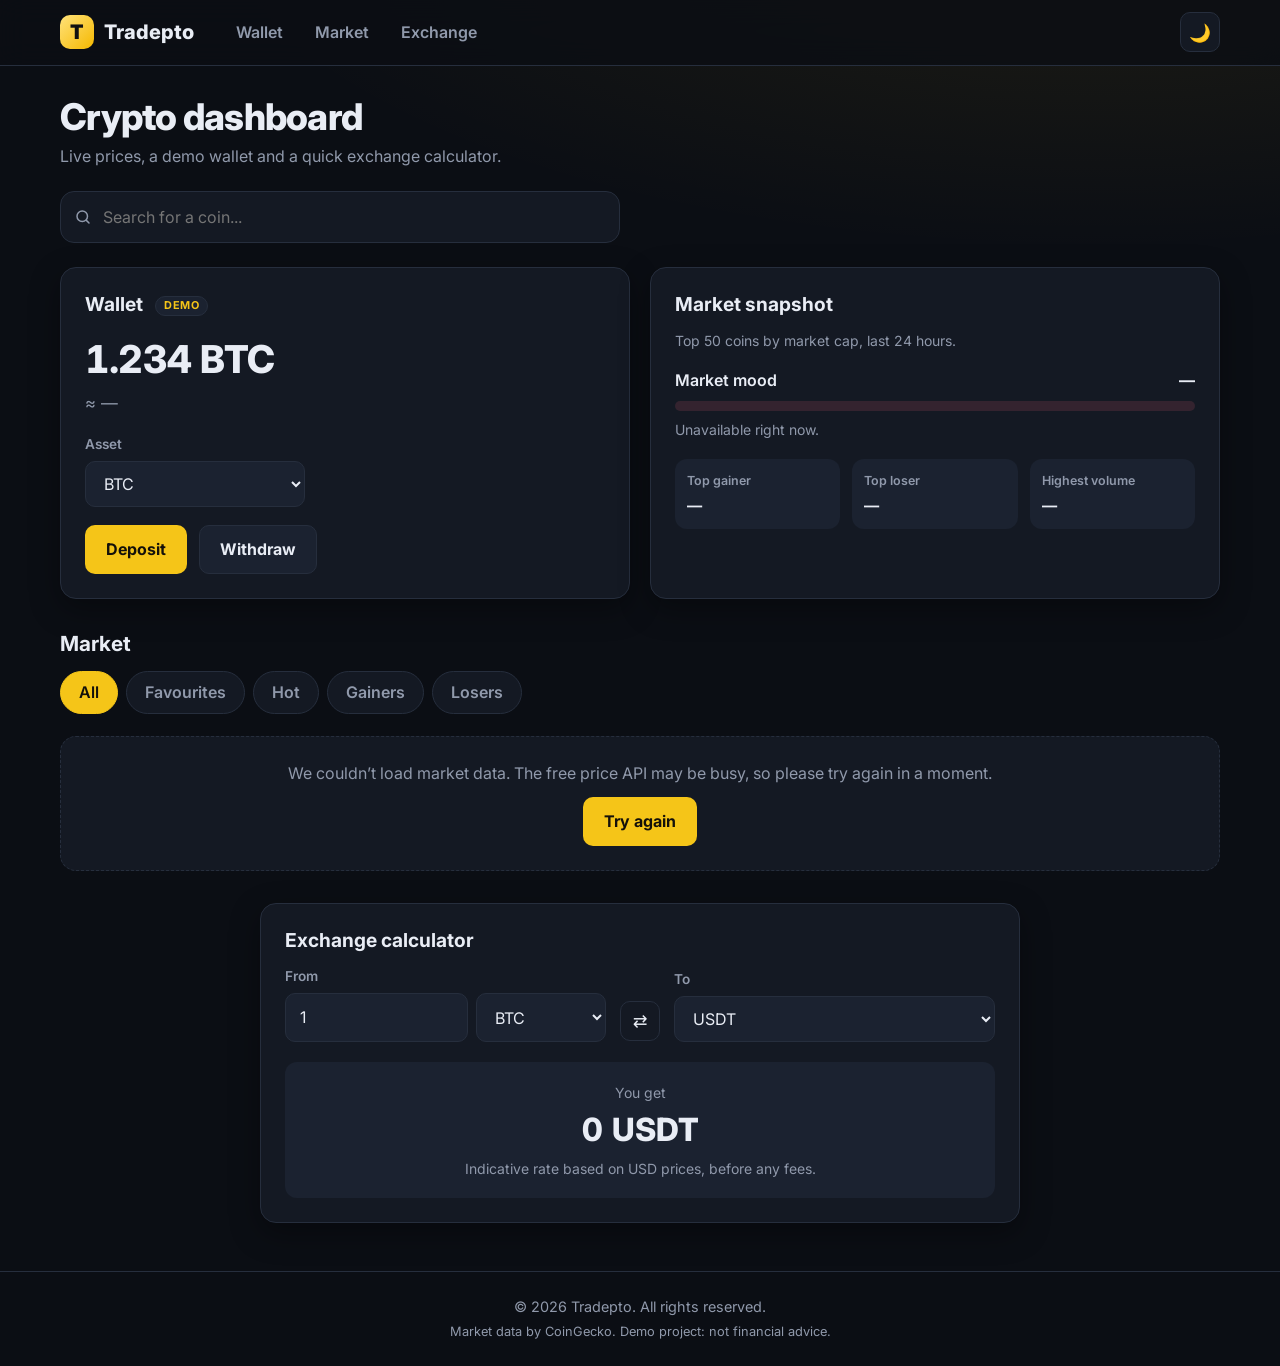
==== commit 4f8cbb89: "Add files via upload" ====
--- a/index.html
+++ b/index.html
@@ -24,7 +24,6 @@
         <li><a href="#wallet">Wallet</a></li>
         <li><a href="#market">Market</a></li>
         <li><a href="#exchange">Exchange</a></li>
-        <li><a href="profile.html">Profile</a></li>
       </ul>
     </nav>
     <div class="nav-icons">
@@ -44,7 +43,6 @@
     <li><a href="#wallet"><span aria-hidden="true">💼</span> Wallet</a></li>
     <li><a href="#market"><span aria-hidden="true">📈</span> Market</a></li>
     <li><a href="#exchange"><span aria-hidden="true">🔄</span> Exchange</a></li>
-    <li><a href="#"><span aria-hidden="true">👤</span> Profile</a></li>
   </ul>
   <button class="btn btn-ghost" type="button" data-theme-toggle data-theme-label></button>
 </aside>
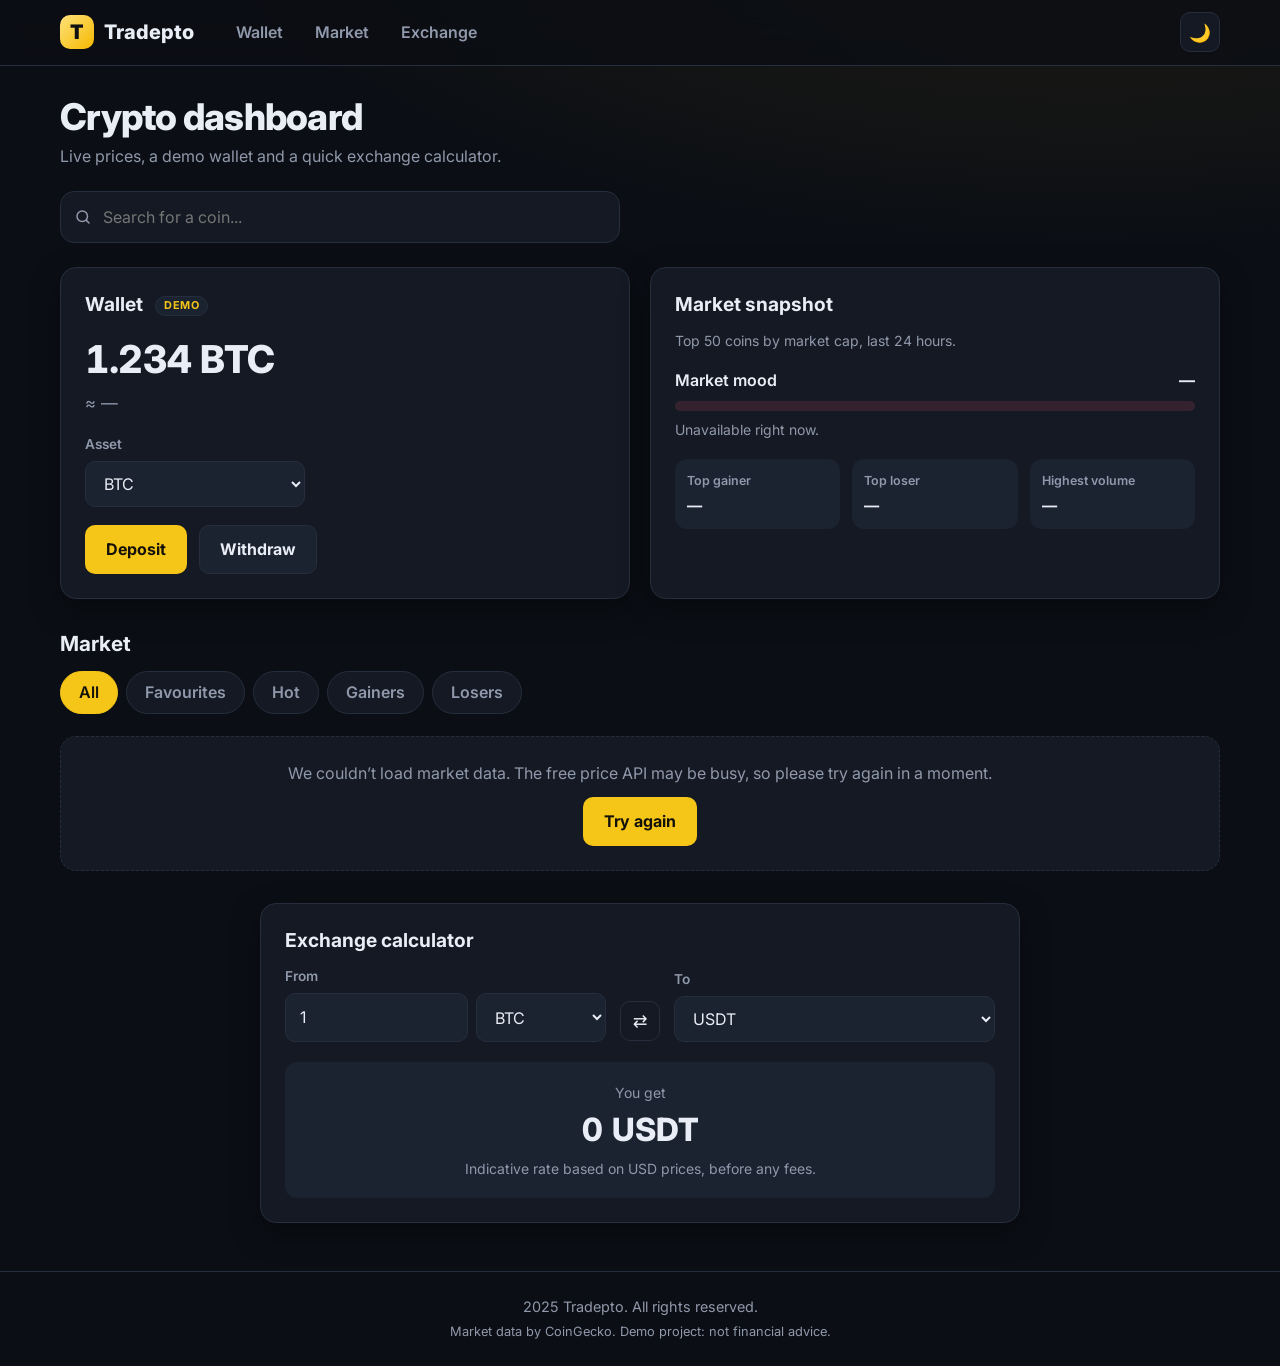
==== commit 770ac054: "Add files via upload" ====
--- a/index.html
+++ b/index.html
@@ -150,7 +150,7 @@
 </main>
 
 <footer class="site-footer">
-  <p>&copy; <span data-year>2025</span> Tradepto. All rights reserved.</p>
+  <p> 2025 Tradepto. All rights reserved.</p>
   <p>Market data by CoinGecko. Demo project: not financial advice.</p>
 </footer>
 
